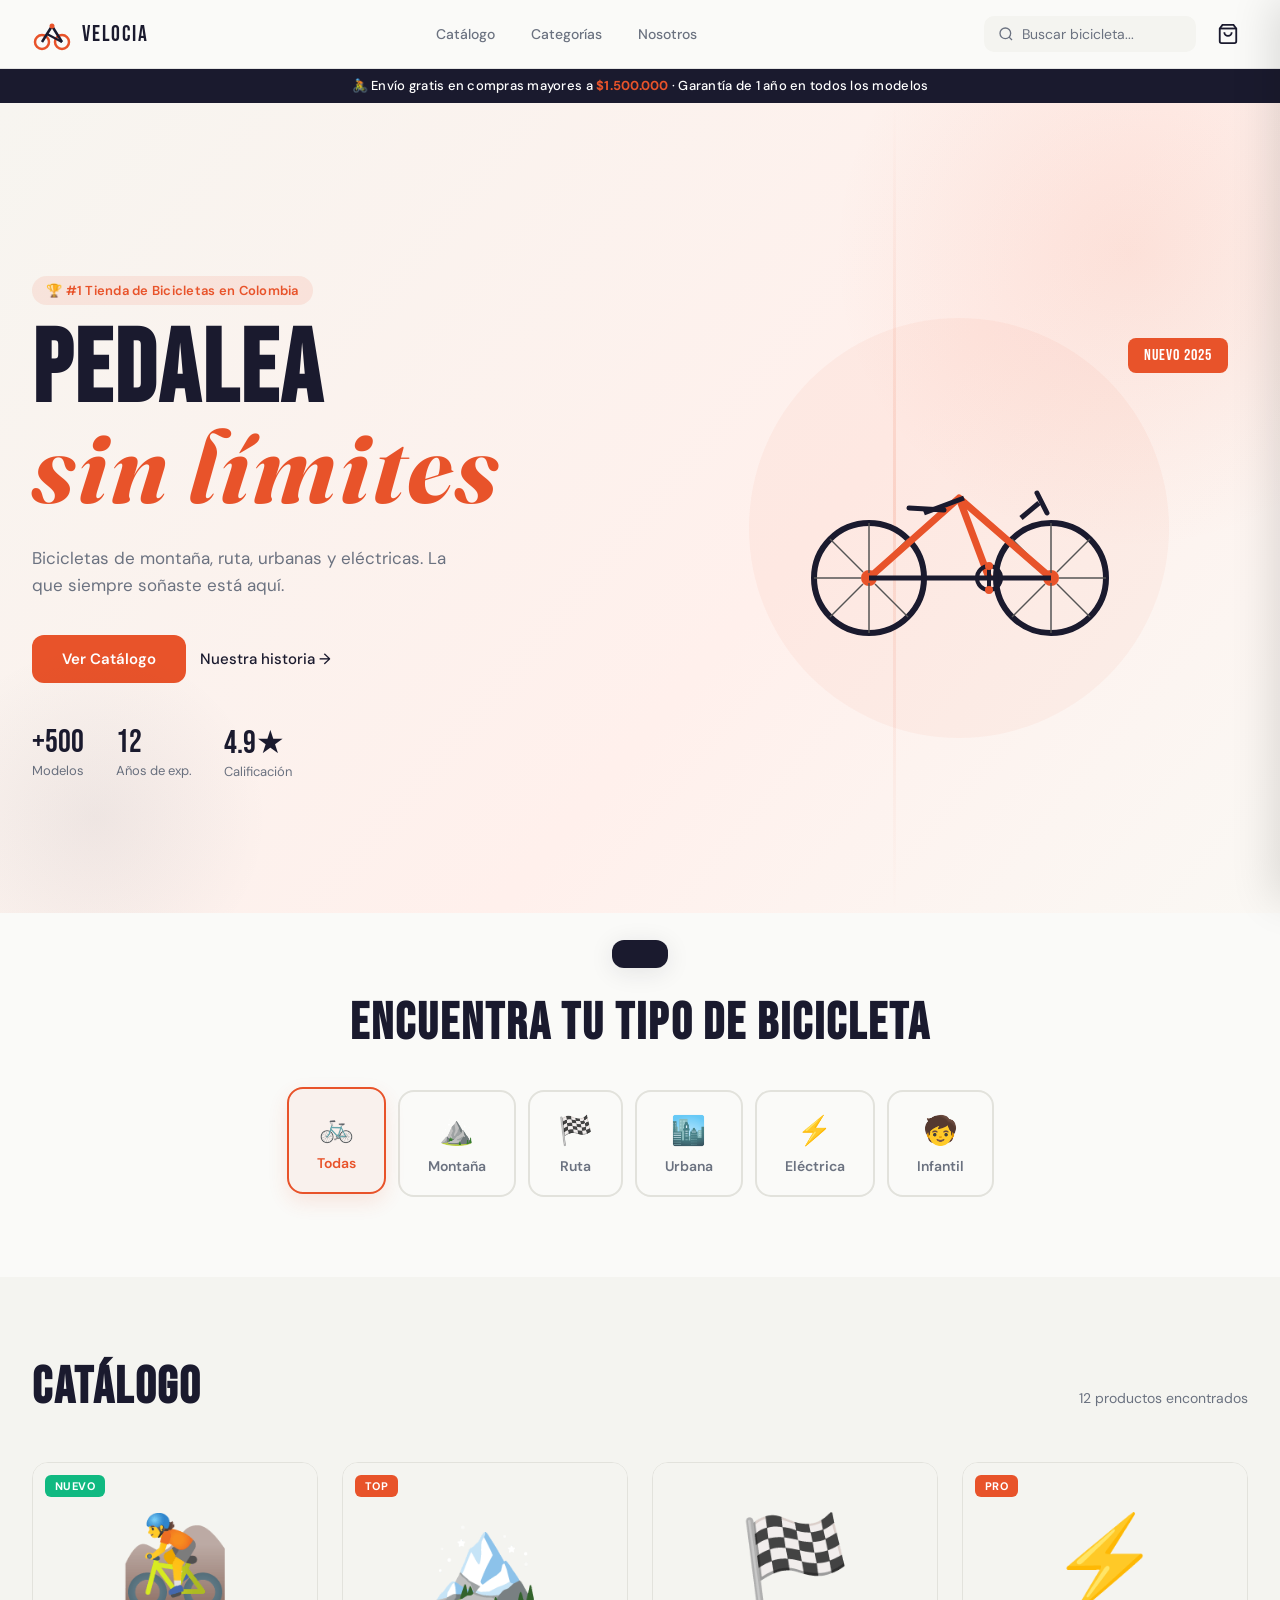
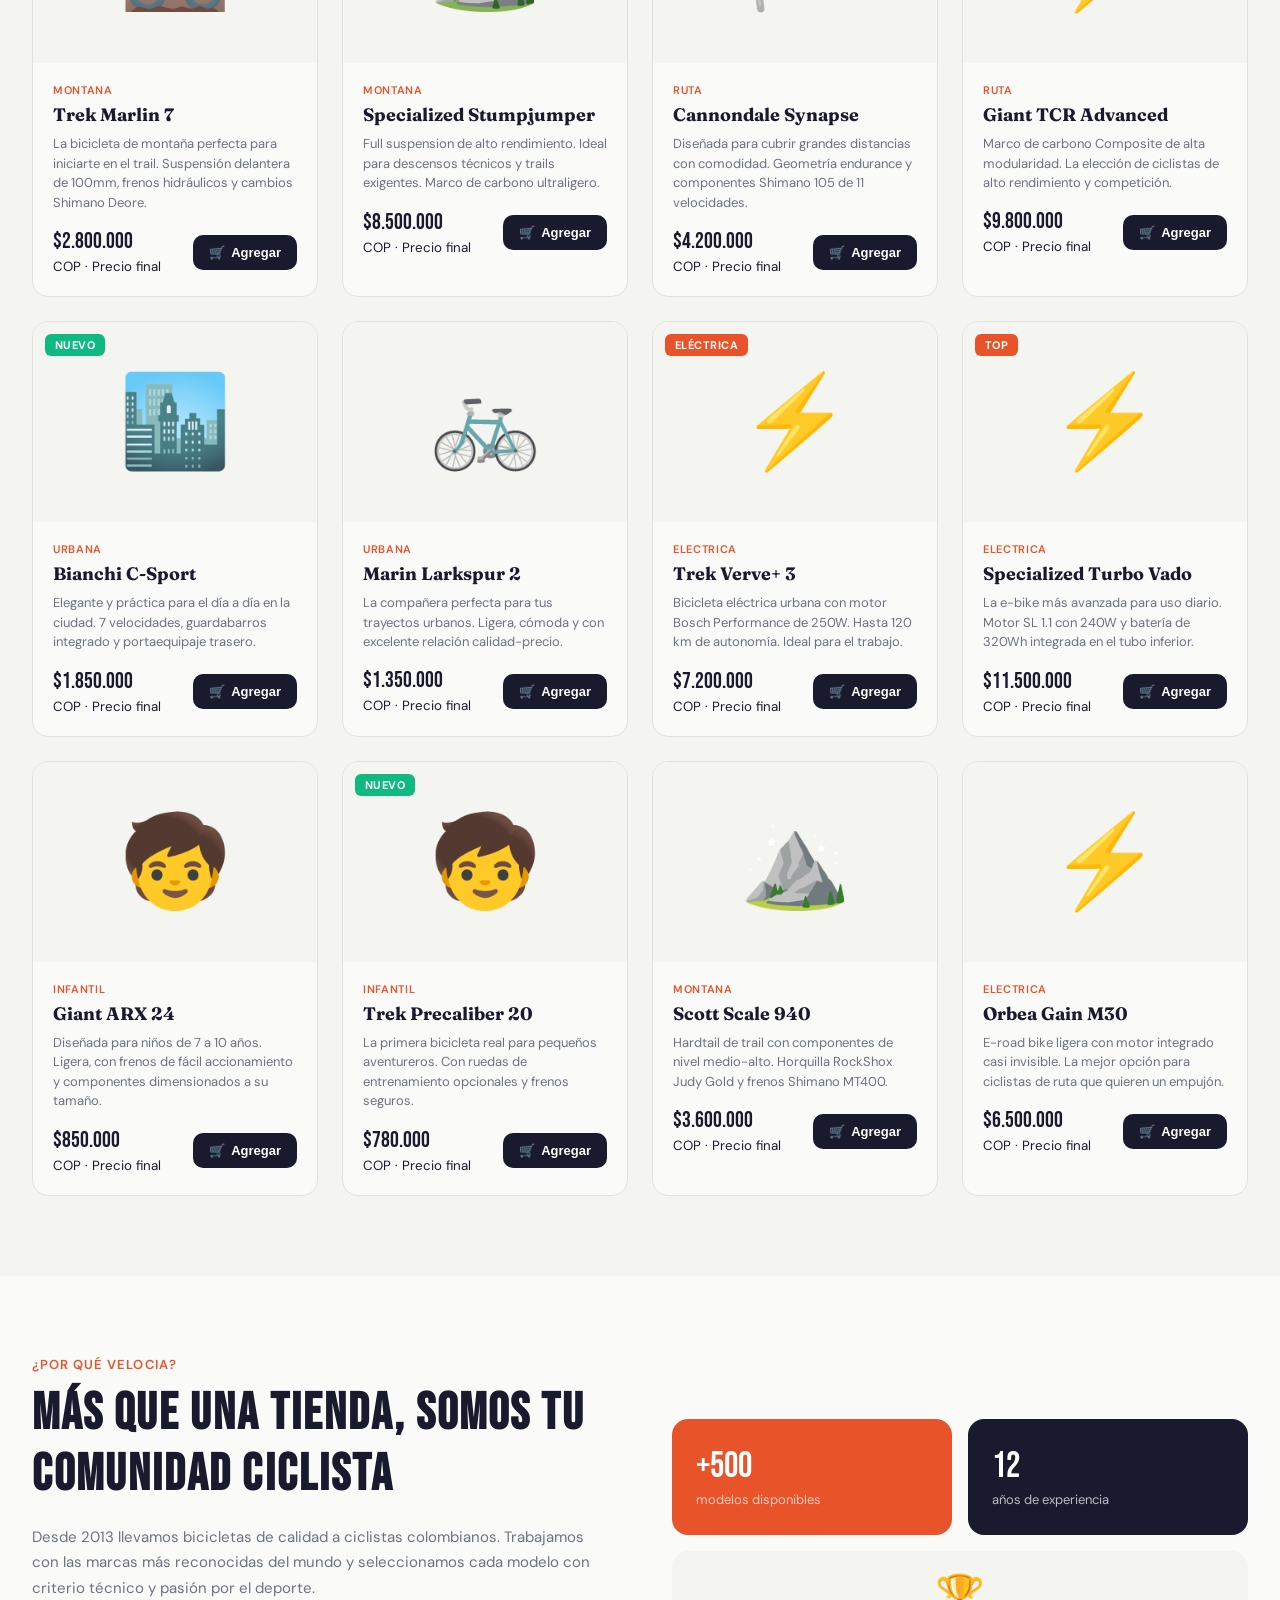
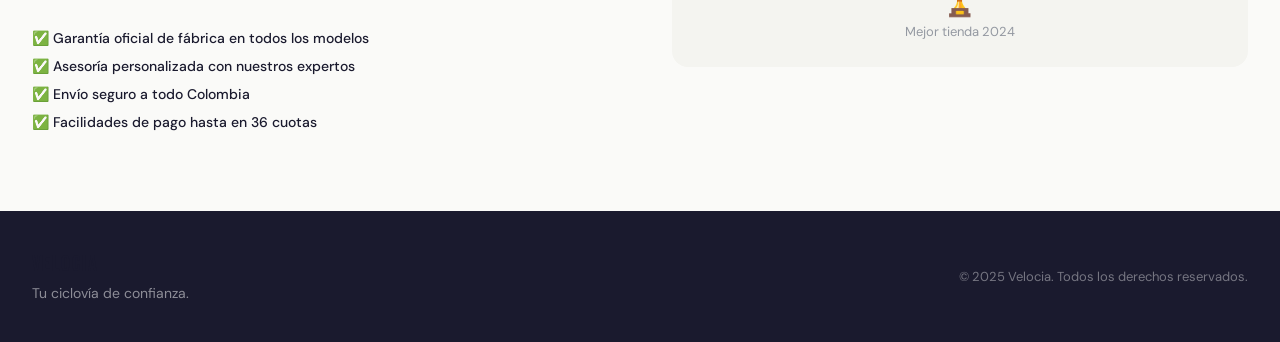
==== index.html @ a33138f7 "Add files via upload" ====
<!doctype html>
<html lang="es">
  <head>
    <meta charset="UTF-8" />
    <meta name="viewport" content="width=device-width, initial-scale=1.0" />
    <title>VELOCIA — Tu Ciclovía de Confianza</title>
    <link rel="preconnect" href="https://fonts.googleapis.com" />
    <link
      href="https://fonts.googleapis.com/css2?family=Bebas+Neue&family=DM+Sans:wght@300;400;500;600&family=Fraunces:ital,wght@0,300;0,700;1,400&display=swap"
      rel="stylesheet"
    />
    <link rel="stylesheet" href="styles.css" />
  </head>
  <body>
    <!-- NAVBAR -->
    <nav id="navbar">
      <div class="nav-inner">
        <a href="#" class="nav-logo">
          <svg
            viewBox="0 0 40 40"
            fill="none"
            xmlns="http://www.w3.org/2000/svg"
          >
            <circle
              cx="10"
              cy="28"
              r="7"
              stroke="#E8532A"
              stroke-width="2.5"
              fill="none"
            />
            <circle
              cx="30"
              cy="28"
              r="7"
              stroke="#E8532A"
              stroke-width="2.5"
              fill="none"
            />
            <path
              d="M10 28 L20 12 L30 28"
              stroke="#1A1A2E"
              stroke-width="2.5"
              stroke-linejoin="round"
              fill="none"
            />
            <path
              d="M15 20 L30 28"
              stroke="#1A1A2E"
              stroke-width="2"
              fill="none"
            />
            <circle cx="20" cy="12" r="2.5" fill="#E8532A" />
          </svg>
          <span class="nav-logo-text">VELOCIA</span>
        </a>
        <div class="nav-menu">
          <a href="#catalogo" class="nav-link">Catálogo</a>
          <a href="#categorias" class="nav-link">Categorías</a>
          <a href="#nosotros" class="nav-link">Nosotros</a>
        </div>
        <div class="nav-actions">
          <div class="search-box">
            <svg
              width="16"
              height="16"
              viewBox="0 0 24 24"
              fill="none"
              stroke="currentColor"
              stroke-width="2"
            >
              <circle cx="11" cy="11" r="8" />
              <path d="m21 21-4.35-4.35" />
            </svg>
            <input
              type="text"
              id="searchInput"
              placeholder="Buscar bicicleta..."
            />
          </div>
          <button class="cart-btn" id="cartToggle" aria-label="Carrito">
            <svg
              width="22"
              height="22"
              viewBox="0 0 24 24"
              fill="none"
              stroke="currentColor"
              stroke-width="2"
            >
              <path d="M6 2 3 6v14a2 2 0 0 0 2 2h14a2 2 0 0 0 2-2V6l-3-4z" />
              <line x1="3" y1="6" x2="21" y2="6" />
              <path d="M16 10a4 4 0 0 1-8 0" />
            </svg>
            <span class="cart-count" id="cartCount">0</span>
          </button>
        </div>
      </div>
    </nav>

    <!-- PROMO BAR -->
    <div class="promo-bar">
      🚴 Envío gratis en compras mayores a <span>$1.500.000</span> · Garantía de
      1 año en todos los modelos
    </div>

    <!-- HERO -->
    <section id="hero">
      <div class="hero-bg">
        <div class="hero-circle c1"></div>
        <div class="hero-circle c2"></div>
        <div class="hero-stripe"></div>
      </div>
      <div class="hero-content">
        <div class="hero-text">
          <p class="hero-tag">🏆 #1 Tienda de Bicicletas en Colombia</p>
          <h1 class="hero-title">PEDALEA<br /><em>sin límites</em></h1>
          <p class="hero-sub">
            Bicicletas de montaña, ruta, urbanas y eléctricas. La que siempre
            soñaste está aquí.
          </p>
          <div class="hero-btns">
            <a href="#catalogo" class="btn-primary">Ver Catálogo</a>
            <a href="#nosotros" class="btn-ghost">Nuestra historia →</a>
          </div>
          <div class="hero-stats">
            <div class="stat">
              <span>+500</span>
              <p>Modelos</p>
            </div>
            <div class="stat">
              <span>12</span>
              <p>Años de exp.</p>
            </div>
            <div class="stat">
              <span>4.9★</span>
              <p>Calificación</p>
            </div>
          </div>
        </div>
        <div class="hero-img-wrap">
          <div class="hero-badge">NUEVO 2025</div>
          <div class="hero-bike-visual">
            <svg
              viewBox="0 0 340 220"
              xmlns="http://www.w3.org/2000/svg"
              class="bike-svg"
            >
              <!-- Rear wheel -->
              <circle
                cx="80"
                cy="160"
                r="55"
                fill="none"
                stroke="#1A1A2E"
                stroke-width="6"
              />
              <circle cx="80" cy="160" r="8" fill="#E8532A" />
              <!-- Spokes rear -->
              <line
                x1="80"
                y1="105"
                x2="80"
                y2="155"
                stroke="#555"
                stroke-width="1.5"
              />
              <line
                x1="80"
                y1="165"
                x2="80"
                y2="215"
                stroke="#555"
                stroke-width="1.5"
              />
              <line
                x1="25"
                y1="160"
                x2="72"
                y2="160"
                stroke="#555"
                stroke-width="1.5"
              />
              <line
                x1="88"
                y1="160"
                x2="135"
                y2="160"
                stroke="#555"
                stroke-width="1.5"
              />
              <line
                x1="41"
                y1="121"
                x2="74"
                y2="154"
                stroke="#555"
                stroke-width="1.5"
              />
              <line
                x1="86"
                y1="166"
                x2="119"
                y2="199"
                stroke="#555"
                stroke-width="1.5"
              />
              <line
                x1="119"
                y1="121"
                x2="86"
                y2="154"
                stroke="#555"
                stroke-width="1.5"
              />
              <line
                x1="74"
                y1="166"
                x2="41"
                y2="199"
                stroke="#555"
                stroke-width="1.5"
              />
              <!-- Front wheel -->
              <circle
                cx="262"
                cy="160"
                r="55"
                fill="none"
                stroke="#1A1A2E"
                stroke-width="6"
              />
              <circle cx="262" cy="160" r="8" fill="#E8532A" />
              <!-- Spokes front -->
              <line
                x1="262"
                y1="105"
                x2="262"
                y2="155"
                stroke="#555"
                stroke-width="1.5"
              />
              <line
                x1="262"
                y1="165"
                x2="262"
                y2="215"
                stroke="#555"
                stroke-width="1.5"
              />
              <line
                x1="207"
                y1="160"
                x2="254"
                y2="160"
                stroke="#555"
                stroke-width="1.5"
              />
              <line
                x1="270"
                y1="160"
                x2="317"
                y2="160"
                stroke="#555"
                stroke-width="1.5"
              />
              <line
                x1="223"
                y1="121"
                x2="256"
                y2="154"
                stroke="#555"
                stroke-width="1.5"
              />
              <line
                x1="268"
                y1="166"
                x2="301"
                y2="199"
                stroke="#555"
                stroke-width="1.5"
              />
              <line
                x1="301"
                y1="121"
                x2="268"
                y2="154"
                stroke="#555"
                stroke-width="1.5"
              />
              <line
                x1="256"
                y1="166"
                x2="223"
                y2="199"
                stroke="#555"
                stroke-width="1.5"
              />
              <!-- Frame -->
              <path
                d="M80 160 L170 80 L262 160"
                fill="none"
                stroke="#E8532A"
                stroke-width="7"
                stroke-linejoin="round"
              />
              <path
                d="M170 80 L200 160"
                fill="none"
                stroke="#E8532A"
                stroke-width="7"
              />
              <path
                d="M80 160 L200 160"
                fill="none"
                stroke="#1A1A2E"
                stroke-width="5"
              />
              <path
                d="M200 160 L262 160"
                fill="none"
                stroke="#1A1A2E"
                stroke-width="5"
              />
              <!-- Seat -->
              <path d="M135 95 L175 80" stroke="#1A1A2E" stroke-width="5" />
              <path
                d="M120 90 L155 92"
                stroke="#1A1A2E"
                stroke-width="5"
                stroke-linecap="round"
              />
              <!-- Handlebar -->
              <path d="M232 100 L250 85" stroke="#1A1A2E" stroke-width="5" />
              <path
                d="M248 75 L258 95"
                stroke="#1A1A2E"
                stroke-width="5"
                stroke-linecap="round"
              />
              <!-- Pedal crank -->
              <circle
                cx="200"
                cy="160"
                r="12"
                fill="none"
                stroke="#1A1A2E"
                stroke-width="4"
              />
              <line
                x1="200"
                y1="148"
                x2="200"
                y2="172"
                stroke="#1A1A2E"
                stroke-width="4"
              />
              <circle cx="200" cy="148" r="4" fill="#E8532A" />
              <circle cx="200" cy="172" r="4" fill="#E8532A" />
            </svg>
          </div>
        </div>
      </div>
    </section>

    <!-- CATEGORIAS -->
    <section id="categorias" class="section-pad">
      <div class="container">
        <h2 class="section-title">Encuentra tu tipo de bicicleta</h2>
        <div class="cats-grid">
          <button class="cat-card active" data-cat="todos">
            <span class="cat-icon">🚲</span>
            <span>Todas</span>
          </button>
          <button class="cat-card" data-cat="montana">
            <span class="cat-icon">⛰️</span>
            <span>Montaña</span>
          </button>
          <button class="cat-card" data-cat="ruta">
            <span class="cat-icon">🏁</span>
            <span>Ruta</span>
          </button>
          <button class="cat-card" data-cat="urbana">
            <span class="cat-icon">🏙️</span>
            <span>Urbana</span>
          </button>
          <button class="cat-card" data-cat="electrica">
            <span class="cat-icon">⚡</span>
            <span>Eléctrica</span>
          </button>
          <button class="cat-card" data-cat="infantil">
            <span class="cat-icon">🧒</span>
            <span>Infantil</span>
          </button>
        </div>
      </div>
    </section>

    <!-- CATALOGO -->
    <section id="catalogo" class="section-pad bg-light">
      <div class="container">
        <div class="catalogo-header">
          <h2 class="section-title">Catálogo</h2>
          <p id="resultCount" class="result-count"></p>
        </div>
        <div id="productGrid" class="product-grid"></div>
      </div>
    </section>

    <!-- NOSOTROS -->
    <section id="nosotros" class="section-pad">
      <div class="container nosotros-wrap">
        <div class="nosotros-text">
          <p class="section-sup">¿Por qué VELOCIA?</p>
          <h2 class="section-title left">
            Más que una tienda, somos tu comunidad ciclista
          </h2>
          <p class="nosotros-desc">
            Desde 2013 llevamos bicicletas de calidad a ciclistas colombianos.
            Trabajamos con las marcas más reconocidas del mundo y seleccionamos
            cada modelo con criterio técnico y pasión por el deporte.
          </p>
          <ul class="nosotros-features">
            <li>✅ Garantía oficial de fábrica en todos los modelos</li>
            <li>✅ Asesoría personalizada con nuestros expertos</li>
            <li>✅ Envío seguro a todo Colombia</li>
            <li>✅ Facilidades de pago hasta en 36 cuotas</li>
          </ul>
        </div>
        <div class="nosotros-visual">
          <div class="visual-card vc1">
            +500<br /><small>modelos disponibles</small>
          </div>
          <div class="visual-card vc2">
            12<br /><small>años de experiencia</small>
          </div>
          <div class="visual-card vc3">
            🏆<br /><small>Mejor tienda 2024</small>
          </div>
        </div>
      </div>
    </section>

    <!-- FOOTER -->
    <footer>
      <div class="container footer-inner">
        <div class="footer-brand">
          <span class="nav-logo-text" style="font-size: 22px">VELOCIA</span>
          <p>Tu ciclovía de confianza.</p>
        </div>
        <div class="footer-links">
          <span>© 2025 Velocia. Todos los derechos reservados.</span>
        </div>
      </div>
    </footer>

    <!-- CARRITO SIDEBAR -->
    <div id="cartOverlay" class="cart-overlay"></div>
    <aside id="cartSidebar" class="cart-sidebar">
      <div class="cart-header">
        <h3>Tu Carrito 🛒</h3>
        <button class="cart-close" id="cartClose">✕</button>
      </div>
      <div id="cartItems" class="cart-items"></div>
      <div class="cart-footer" id="cartFooter" style="display: none">
        <div class="cart-total-row">
          <span>Total</span>
          <span id="cartTotal" class="cart-total-amount">$0</span>
        </div>
        <button class="btn-primary full" id="btnComprar">
          Finalizar Compra
        </button>
        <button class="btn-ghost-red full" id="btnVaciar">
          Vaciar carrito
        </button>
      </div>
      <div id="cartEmpty" class="cart-empty">
        <span style="font-size: 3rem">🚲</span>
        <p>Tu carrito está vacío.<br />¡Agrega tu primera bicicleta!</p>
      </div>
    </aside>

    <!-- TOAST -->
    <div id="toast" class="toast"></div>

    <!-- MODAL PRODUCTO -->
    <div id="productModal" class="modal-overlay">
      <div class="modal-box" id="modalBox"></div>
    </div>

    <script src="script .js"></script>
  </body>
</html>
---- styles.css ----
/* ===================== RESET & ROOT ===================== */
:root {
  --negro: #1A1A2E;
  --naranja: #E8532A;
  --naranja-suave: #F97316;
  --gris: #F4F4F0;
  --gris-medio: #E2E2DC;
  --blanco: #FAFAF8;
  --texto: #1A1A2E;
  --texto-suave: #6B7280;
  --sombra: 0 4px 24px rgba(26,26,46,0.10);
  --radius: 16px;
}
* { margin: 0; padding: 0; box-sizing: border-box; }
html { scroll-behavior: smooth; }
body {
  font-family: 'DM Sans', sans-serif;
  background: var(--blanco);
  color: var(--texto);
  overflow-x: hidden;
}

/* ===================== NAVBAR ===================== */
#navbar {
  position: fixed; top: 0; left: 0; right: 0; z-index: 1000;
  background: rgba(250,250,248,0.96);
  backdrop-filter: blur(14px);
  border-bottom: 1px solid rgba(26,26,46,0.08);
}
.nav-inner {
  max-width: 1280px; margin: 0 auto;
  display: flex; align-items: center; justify-content: space-between;
  padding: 0 32px; height: 68px;
}
.nav-logo { display: flex; align-items: center; gap: 10px; text-decoration: none; }
.nav-logo svg { width: 40px; height: 40px; }
.nav-logo-text {
  font-family: 'Bebas Neue', cursive;
  font-size: 22px; letter-spacing: 0.08em;
  color: var(--negro);
}
.nav-menu { display: flex; gap: 4px; align-items: center; }
.nav-link {
  text-decoration: none; color: var(--texto-suave);
  font-size: 14px; font-weight: 500;
  padding: 8px 16px; border-radius: 10px;
  transition: all 0.2s;
}
.nav-link:hover { color: var(--naranja); background: rgba(232,83,42,0.07); }
.nav-actions { display: flex; align-items: center; gap: 12px; }
.search-box {
  display: flex; align-items: center; gap: 8px;
  background: var(--gris); border-radius: 10px;
  padding: 9px 14px;
}
.search-box svg { color: var(--texto-suave); flex-shrink: 0; }
.search-box input {
  border: none; background: none; outline: none;
  font-family: 'DM Sans', sans-serif; font-size: 14px;
  color: var(--texto); width: 160px;
}
.search-box input::placeholder { color: var(--texto-suave); }
.cart-btn {
  position: relative; background: none; border: none; cursor: pointer;
  padding: 9px; border-radius: 10px; transition: background 0.2s; display: flex;
}
.cart-btn:hover { background: rgba(232,83,42,0.07); }
.cart-btn svg { color: var(--negro); }
.cart-count {
  position: absolute; top: 3px; right: 3px;
  background: var(--naranja); color: #fff;
  font-size: 10px; font-weight: 700;
  width: 18px; height: 18px; border-radius: 50%;
  display: none; align-items: center; justify-content: center;
}
.cart-count.visible { display: flex; }

/* ===================== PROMO BAR ===================== */
.promo-bar {
  background: var(--negro); color: #fff;
  text-align: center; font-size: 13px; padding: 9px;
  margin-top: 68px; font-weight: 500; letter-spacing: 0.02em;
}
.promo-bar span { color: var(--naranja); font-weight: 700; }

/* ===================== HERO ===================== */
#hero {
  min-height: 90vh; display: flex; align-items: center;
  position: relative; overflow: hidden;
  background: linear-gradient(130deg, #f7f5f0 0%, #fff0ec 60%, #faf8f4 100%);
}
.hero-bg { position: absolute; inset: 0; pointer-events: none; overflow: hidden; }
.hero-circle {
  position: absolute; border-radius: 50%;
}
.c1 {
  width: 600px; height: 600px; top: -150px; right: -150px;
  background: radial-gradient(circle, rgba(232,83,42,0.10), transparent 70%);
  animation: floatA 10s ease-in-out infinite;
}
.c2 {
  width: 350px; height: 350px; bottom: -80px; left: -80px;
  background: radial-gradient(circle, rgba(26,26,46,0.06), transparent 70%);
  animation: floatA 14s ease-in-out infinite reverse;
}
.hero-stripe {
  position: absolute; top: 0; right: 30%; width: 3px; height: 100%;
  background: linear-gradient(to bottom, transparent, rgba(232,83,42,0.15), transparent);
}
@keyframes floatA {
  0%, 100% { transform: translate(0,0); }
  50% { transform: translate(20px, -20px); }
}
.hero-content {
  max-width: 1280px; margin: 0 auto; padding: 100px 32px 60px;
  display: grid; grid-template-columns: 1fr 1fr;
  gap: 60px; align-items: center; width: 100%;
}
.hero-tag {
  display: inline-block; background: rgba(232,83,42,0.10);
  color: var(--naranja); font-size: 13px; font-weight: 600;
  padding: 6px 14px; border-radius: 20px; margin-bottom: 20px;
  letter-spacing: 0.02em;
}
.hero-title {
  font-family: 'Bebas Neue', cursive;
  font-size: clamp(64px, 8vw, 110px);
  line-height: 0.92; letter-spacing: 0.03em;
  color: var(--negro); margin-bottom: 24px;
}
.hero-title em {
  font-family: 'Fraunces', serif;
  font-style: italic; color: var(--naranja);
  font-weight: 700;
}
.hero-sub {
  font-size: 17px; color: var(--texto-suave);
  max-width: 420px; line-height: 1.6; margin-bottom: 36px;
}
.hero-btns { display: flex; gap: 14px; align-items: center; flex-wrap: wrap; margin-bottom: 40px; }
.btn-primary {
  background: var(--naranja); color: #fff;
  padding: 14px 30px; border-radius: 12px; text-decoration: none;
  font-weight: 600; font-size: 15px; border: none; cursor: pointer;
  transition: all 0.2s; display: inline-block;
}
.btn-primary:hover { background: #d44621; transform: translateY(-2px); box-shadow: 0 8px 24px rgba(232,83,42,0.3); }
.btn-ghost {
  background: none; border: none; cursor: pointer;
  color: var(--negro); font-size: 15px; font-weight: 500;
  text-decoration: none; transition: color 0.2s;
}
.btn-ghost:hover { color: var(--naranja); }
.hero-stats { display: flex; gap: 32px; }
.stat span { font-family: 'Bebas Neue', cursive; font-size: 32px; color: var(--negro); }
.stat p { font-size: 13px; color: var(--texto-suave); }
.hero-img-wrap {
  position: relative; display: flex; justify-content: center; align-items: center;
}
.hero-badge {
  position: absolute; top: 20px; right: 20px;
  background: var(--naranja); color: #fff;
  font-family: 'Bebas Neue', cursive; font-size: 16px;
  letter-spacing: 0.06em; padding: 8px 16px;
  border-radius: 8px; z-index: 2;
}
.hero-bike-visual {
  background: rgba(232,83,42,0.05); border-radius: 50%;
  width: 420px; height: 420px;
  display: flex; align-items: center; justify-content: center;
  animation: floatA 6s ease-in-out infinite;
}
.bike-svg { width: 340px; height: 220px; }

/* ===================== UTILS ===================== */
.container { max-width: 1280px; margin: 0 auto; padding: 0 32px; }
.section-pad { padding: 80px 0; }
.bg-light { background: var(--gris); }
.section-title {
  font-family: 'Bebas Neue', cursive;
  font-size: clamp(36px, 4vw, 52px);
  letter-spacing: 0.04em; color: var(--negro); margin-bottom: 8px;
  text-align: center;
}
.section-title.left { text-align: left; }
.section-sup {
  font-size: 13px; font-weight: 600; color: var(--naranja);
  text-transform: uppercase; letter-spacing: 0.08em; margin-bottom: 10px;
}

/* ===================== CATEGORIAS ===================== */
.cats-grid {
  display: flex; gap: 12px; flex-wrap: wrap; justify-content: center; margin-top: 36px;
}
.cat-card {
  display: flex; flex-direction: column; align-items: center; gap: 8px;
  background: var(--blanco); border: 2px solid var(--gris-medio);
  border-radius: 16px; padding: 20px 28px; cursor: pointer;
  font-family: 'DM Sans', sans-serif; font-size: 14px; font-weight: 600;
  color: var(--texto-suave); transition: all 0.2s;
}
.cat-card:hover, .cat-card.active {
  border-color: var(--naranja); color: var(--naranja);
  background: rgba(232,83,42,0.05); transform: translateY(-3px);
  box-shadow: 0 8px 20px rgba(232,83,42,0.12);
}
.cat-icon { font-size: 28px; }

/* ===================== CATALOGO ===================== */
.catalogo-header {
  display: flex; align-items: baseline; justify-content: space-between; flex-wrap: wrap;
  margin-bottom: 36px; gap: 12px;
}
.result-count { color: var(--texto-suave); font-size: 14px; }
.product-grid {
  display: grid;
  grid-template-columns: repeat(auto-fill, minmax(280px, 1fr));
  gap: 24px;
}
.product-card {
  background: var(--blanco); border-radius: var(--radius);
  border: 1px solid var(--gris-medio);
  overflow: hidden; transition: all 0.3s; cursor: pointer;
  animation: fadeUp 0.5s ease both;
}
.product-card:hover {
  transform: translateY(-6px);
  box-shadow: 0 20px 40px rgba(26,26,46,0.12);
  border-color: var(--naranja);
}
@keyframes fadeUp {
  from { opacity: 0; transform: translateY(20px); }
  to { opacity: 1; transform: translateY(0); }
}
.card-img-wrap {
  background: var(--gris); height: 200px;
  display: flex; align-items: center; justify-content: center;
  position: relative; overflow: hidden;
}
.card-img { width: 100%; height: 100%; object-fit: cover; transition: transform 0.3s; }
.product-card:hover .card-img { transform: scale(1.08); }
.card-emoji { font-size: 90px; line-height: 1; user-select: none; transition: transform 0.3s; }
.product-card:hover .card-emoji { transform: scale(1.1) rotate(-5deg); }
.card-badge {
  position: absolute; top: 12px; left: 12px;
  background: var(--naranja); color: #fff;
  font-size: 11px; font-weight: 700; padding: 4px 10px; border-radius: 6px;
  text-transform: uppercase; letter-spacing: 0.04em;
}
.card-badge.new { background: #10B981; }
.card-body { padding: 20px; }
.card-cat {
  font-size: 11px; font-weight: 600; color: var(--naranja);
  text-transform: uppercase; letter-spacing: 0.06em; margin-bottom: 6px;
}
.card-name { font-family: 'Fraunces', serif; font-size: 18px; font-weight: 700; margin-bottom: 8px; color: var(--negro); }
.card-desc { font-size: 13px; color: var(--texto-suave); line-height: 1.5; margin-bottom: 16px; }
.card-footer { display: flex; align-items: center; justify-content: space-between; }
.card-price { font-family: 'Bebas Neue', cursive; font-size: 22px; color: var(--negro); }
.card-price small { font-family: 'DM Sans', sans-serif; font-size: 12px; color: var(--texto-suave); display: block; font-weight: 400; }
.btn-add {
  background: var(--negro); color: #fff;
  border: none; padding: 10px 16px; border-radius: 10px;
  font-size: 13px; font-weight: 600; cursor: pointer;
  transition: all 0.2s; display: flex; align-items: center; gap: 6px;
}
.btn-add:hover { background: var(--naranja); transform: scale(1.05); }

/* ===================== NOSOTROS ===================== */
.nosotros-wrap { display: grid; grid-template-columns: 1fr 1fr; gap: 64px; align-items: center; }
.nosotros-desc { color: var(--texto-suave); line-height: 1.7; margin: 20px 0 28px; font-size: 15px; }
.nosotros-features { list-style: none; display: flex; flex-direction: column; gap: 10px; }
.nosotros-features li { font-size: 14px; font-weight: 500; color: var(--texto); }
.nosotros-visual { display: grid; grid-template-columns: 1fr 1fr; grid-template-rows: 1fr 1fr; gap: 16px; }
.visual-card {
  background: var(--negro); color: #fff;
  border-radius: 16px; padding: 28px 24px;
  font-family: 'Bebas Neue', cursive; font-size: 36px; line-height: 1.1;
  display: flex; flex-direction: column; gap: 6px;
}
.visual-card small { font-family: 'DM Sans', sans-serif; font-size: 13px; font-weight: 400; opacity: 0.7; }
.vc1 { background: var(--naranja); grid-column: 1; }
.vc2 { background: var(--negro); grid-column: 2; }
.vc3 { background: var(--gris); color: var(--negro); font-size: 40px; grid-column: 1 / 3; text-align: center; padding: 24px; }
.vc3 small { color: var(--texto-suave); }

/* ===================== FOOTER ===================== */
footer { background: var(--negro); color: #fff; padding: 40px 0; }
.footer-inner { display: flex; align-items: center; justify-content: space-between; flex-wrap: wrap; gap: 20px; }
.footer-brand p { font-size: 14px; color: rgba(255,255,255,0.5); margin-top: 6px; }
.footer-links { color: rgba(255,255,255,0.4); font-size: 13px; }

/* ===================== CARRITO SIDEBAR ===================== */
.cart-overlay {
  position: fixed; inset: 0; background: rgba(0,0,0,0.4); z-index: 1100;
  opacity: 0; pointer-events: none; transition: opacity 0.3s;
}
.cart-overlay.open { opacity: 1; pointer-events: auto; }
.cart-sidebar {
  position: fixed; top: 0; right: 0; width: 400px; max-width: 95vw; height: 100vh;
  background: var(--blanco); z-index: 1200;
  transform: translateX(100%); transition: transform 0.35s cubic-bezier(0.4,0,0.2,1);
  display: flex; flex-direction: column; box-shadow: -8px 0 40px rgba(0,0,0,0.12);
}
.cart-sidebar.open { transform: translateX(0); }
.cart-header {
  display: flex; align-items: center; justify-content: space-between;
  padding: 24px; border-bottom: 1px solid var(--gris-medio);
}
.cart-header h3 { font-family: 'Fraunces', serif; font-size: 20px; font-weight: 700; }
.cart-close { background: none; border: none; cursor: pointer; font-size: 18px; color: var(--texto-suave); padding: 4px 8px; border-radius: 6px; }
.cart-close:hover { background: var(--gris); }
.cart-items { flex: 1; overflow-y: auto; padding: 16px; display: flex; flex-direction: column; gap: 12px; }
.cart-item {
  background: var(--gris); border-radius: 12px; padding: 16px;
  display: grid; grid-template-columns: auto 1fr auto;
  gap: 12px; align-items: center;
}
.cart-item-emoji { font-size: 36px; }
.cart-item-info { min-width: 0; }
.cart-item-name { font-weight: 600; font-size: 14px; margin-bottom: 4px; white-space: nowrap; overflow: hidden; text-overflow: ellipsis; }
.cart-item-price { font-size: 13px; color: var(--naranja); font-weight: 600; }
.cart-item-right { display: flex; flex-direction: column; align-items: flex-end; gap: 8px; }
.qty-ctrl { display: flex; align-items: center; gap: 6px; }
.qty-btn {
  background: var(--blanco); border: 1px solid var(--gris-medio);
  border-radius: 6px; width: 26px; height: 26px; cursor: pointer;
  font-size: 16px; font-weight: 700; transition: all 0.15s;
  display: flex; align-items: center; justify-content: center;
}
.qty-btn:hover { background: var(--naranja); color: #fff; border-color: var(--naranja); }
.qty-num { font-weight: 700; font-size: 14px; min-width: 20px; text-align: center; }
.btn-remove { background: none; border: none; cursor: pointer; color: #EF4444; font-size: 13px; font-weight: 500; }
.btn-remove:hover { text-decoration: underline; }
.cart-empty { display: flex; flex-direction: column; align-items: center; justify-content: center; flex: 1; gap: 12px; color: var(--texto-suave); text-align: center; padding: 40px; line-height: 1.5; }
.cart-footer { padding: 20px; border-top: 1px solid var(--gris-medio); display: flex; flex-direction: column; gap: 12px; }
.cart-total-row { display: flex; justify-content: space-between; align-items: center; }
.cart-total-row span:first-child { font-weight: 600; font-size: 16px; }
.cart-total-amount { font-family: 'Bebas Neue', cursive; font-size: 28px; color: var(--naranja); }
.full { width: 100%; justify-content: center; }
.btn-ghost-red {
  background: none; border: 2px solid #EF4444; color: #EF4444;
  padding: 10px 20px; border-radius: 12px; cursor: pointer;
  font-size: 14px; font-weight: 600; transition: all 0.2s;
}
.btn-ghost-red:hover { background: #EF4444; color: #fff; }

/* ===================== TOAST ===================== */
.toast {
  position: fixed; bottom: 32px; left: 50%; transform: translateX(-50%) translateY(100px);
  background: var(--negro); color: #fff; padding: 14px 28px; border-radius: 12px;
  font-size: 14px; font-weight: 500; z-index: 2000;
  transition: transform 0.3s cubic-bezier(0.4,0,0.2,1);
  pointer-events: none; white-space: nowrap; box-shadow: var(--sombra);
}
.toast.show { transform: translateX(-50%) translateY(0); }

/* ===================== MODAL ===================== */
.modal-overlay {
  position: fixed; inset: 0; background: rgba(0,0,0,0.5); z-index: 1500;
  display: none; align-items: center; justify-content: center; padding: 20px;
}
.modal-overlay.open { display: flex; }
.modal-box {
  background: var(--blanco); border-radius: 20px;
  max-width: 520px; width: 100%; padding: 36px;
  box-shadow: 0 24px 80px rgba(0,0,0,0.2);
  animation: fadeUp 0.3s ease;
}
.modal-emoji { font-size: 80px; text-align: center; display: block; margin-bottom: 20px; }
.modal-img { width: 100%; max-width: 300px; height: auto; border-radius: 12px; object-fit: cover; display: block; margin: 0 auto 20px; }
.modal-cat { font-size: 12px; font-weight: 700; color: var(--naranja); text-transform: uppercase; letter-spacing: 0.08em; margin-bottom: 8px; }
.modal-name { font-family: 'Fraunces', serif; font-size: 26px; font-weight: 700; margin-bottom: 12px; }
.modal-desc { color: var(--texto-suave); line-height: 1.6; margin-bottom: 20px; }
.modal-specs { background: var(--gris); border-radius: 12px; padding: 16px; margin-bottom: 24px; }
.modal-specs h4 { font-size: 13px; font-weight: 700; margin-bottom: 10px; color: var(--texto-suave); text-transform: uppercase; letter-spacing: 0.06em; }
.spec-row { display: flex; justify-content: space-between; font-size: 14px; padding: 6px 0; border-bottom: 1px solid var(--gris-medio); }
.spec-row:last-child { border: none; }
.spec-row span:last-child { font-weight: 600; }
.modal-footer { display: flex; align-items: center; justify-content: space-between; gap: 16px; }
.modal-price { font-family: 'Bebas Neue', cursive; font-size: 32px; color: var(--naranja); }
.modal-actions { display: flex; gap: 10px; }
.btn-modal-close { background: var(--gris); border: none; color: var(--texto); padding: 12px 20px; border-radius: 12px; cursor: pointer; font-size: 14px; font-weight: 600; }
.btn-modal-add { }

/* Añade esto a styles.css */
.card-img {
  width: 100%;
  height: 100%;
  object-fit: contain; /* Ajusta la imagen sin recortarla */
  padding: 15px;       /* Espacio interno para que respire */
  transition: transform 0.4s ease;
}

.product-card:hover .card-img {
  transform: scale(1.1) rotate(-2deg); /* Mantiene el efecto dinámico que tenías */
}

/* ===================== RESPONSIVE ===================== */
@media (max-width: 900px) {
  .hero-content { grid-template-columns: 1fr; gap: 40px; }
  .hero-img-wrap { display: none; }
  .nosotros-wrap { grid-template-columns: 1fr; }
  .nav-menu { display: none; }
  .search-box input { width: 110px; }
}
@media (max-width: 600px) {
  .nav-inner { padding: 0 16px; }
  .container { padding: 0 16px; }
  .hero-content { padding: 90px 16px 50px; }
  .hero-title { font-size: 56px; }
  .cats-grid { gap: 8px; }
  .cat-card { padding: 14px 18px; }
  .cart-sidebar { width: 100vw; }
}
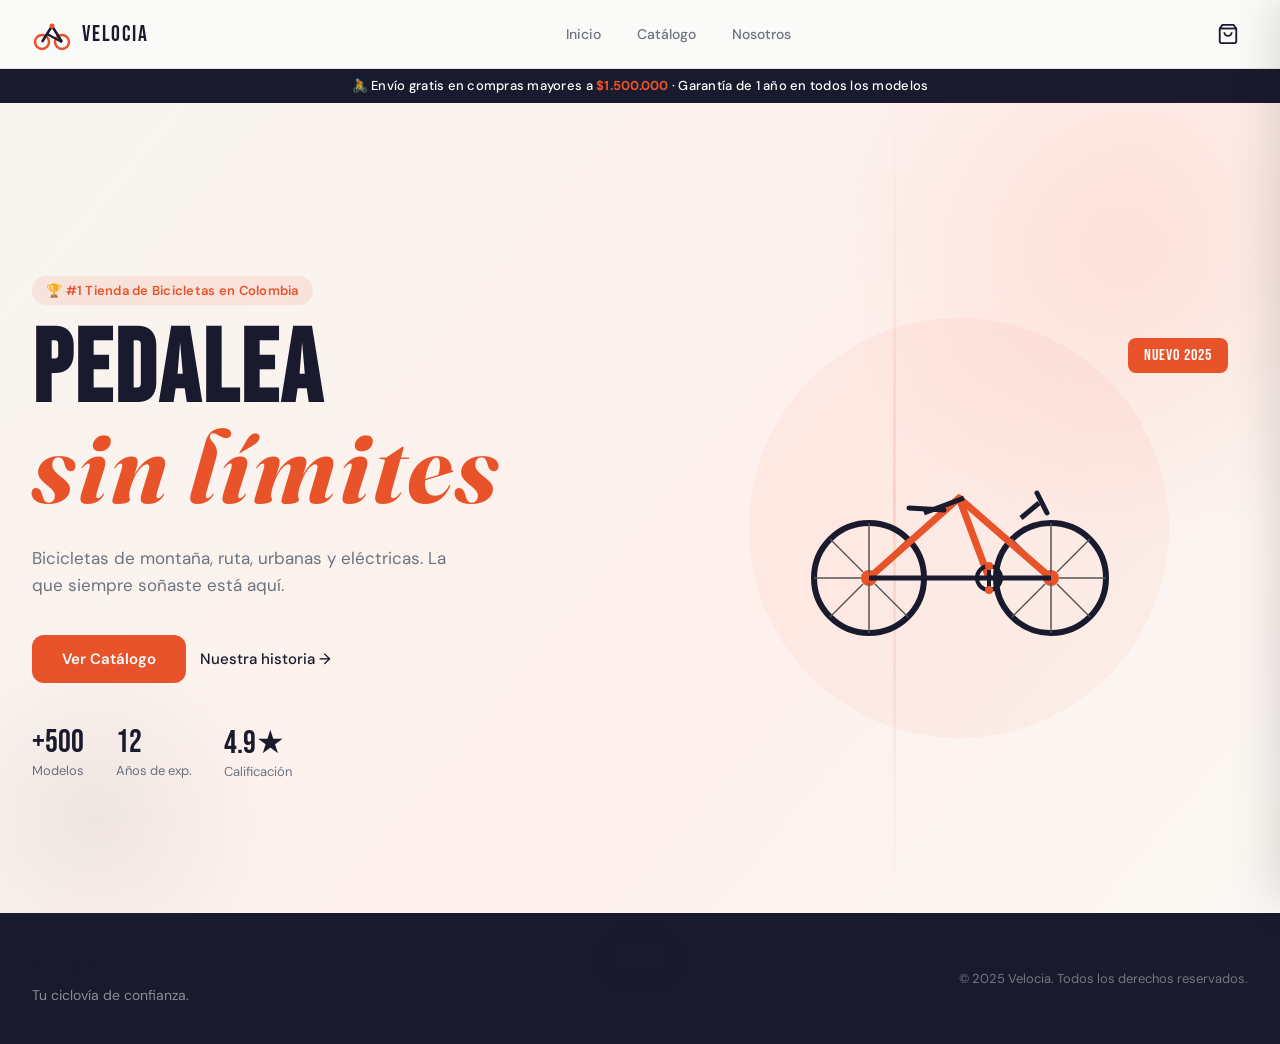
==== commit c88aef0c: "Correción errores" ====
--- a/index.html
+++ b/index.html
@@ -1,492 +1,154 @@
-<!doctype html>
+<!DOCTYPE html>
 <html lang="es">
-  <head>
-    <meta charset="UTF-8" />
-    <meta name="viewport" content="width=device-width, initial-scale=1.0" />
-    <title>VELOCIA — Tu Ciclovía de Confianza</title>
-    <link rel="preconnect" href="https://fonts.googleapis.com" />
-    <link
-      href="https://fonts.googleapis.com/css2?family=Bebas+Neue&family=DM+Sans:wght@300;400;500;600&family=Fraunces:ital,wght@0,300;0,700;1,400&display=swap"
-      rel="stylesheet"
-    />
-    <link rel="stylesheet" href="styles.css" />
-  </head>
-  <body>
-    <!-- NAVBAR -->
-    <nav id="navbar">
-      <div class="nav-inner">
-        <a href="#" class="nav-logo">
-          <svg
-            viewBox="0 0 40 40"
-            fill="none"
-            xmlns="http://www.w3.org/2000/svg"
-          >
-            <circle
-              cx="10"
-              cy="28"
-              r="7"
-              stroke="#E8532A"
-              stroke-width="2.5"
-              fill="none"
-            />
-            <circle
-              cx="30"
-              cy="28"
-              r="7"
-              stroke="#E8532A"
-              stroke-width="2.5"
-              fill="none"
-            />
-            <path
-              d="M10 28 L20 12 L30 28"
-              stroke="#1A1A2E"
-              stroke-width="2.5"
-              stroke-linejoin="round"
-              fill="none"
-            />
-            <path
-              d="M15 20 L30 28"
-              stroke="#1A1A2E"
-              stroke-width="2"
-              fill="none"
-            />
-            <circle cx="20" cy="12" r="2.5" fill="#E8532A" />
-          </svg>
-          <span class="nav-logo-text">VELOCIA</span>
-        </a>
-        <div class="nav-menu">
-          <a href="#catalogo" class="nav-link">Catálogo</a>
-          <a href="#categorias" class="nav-link">Categorías</a>
-          <a href="#nosotros" class="nav-link">Nosotros</a>
+<head>
+  <meta charset="UTF-8">
+  <meta name="viewport" content="width=device-width, initial-scale=1.0">
+  <title>VELOCIA — Tu Ciclovía de Confianza</title>
+  <link rel="preconnect" href="https://fonts.googleapis.com">
+  <link href="https://fonts.googleapis.com/css2?family=Bebas+Neue&family=DM+Sans:wght@300;400;500;600&family=Fraunces:ital,wght@0,300;0,700;1,400&display=swap" rel="stylesheet">
+  <link rel="stylesheet" href="styles.css">
+</head>
+<body>
+
+  <!-- NAVBAR -->
+  <nav id="navbar">
+    <div class="nav-inner">
+      <a href="index.html" class="nav-logo">
+        <svg viewBox="0 0 40 40" fill="none" xmlns="http://www.w3.org/2000/svg">
+          <circle cx="10" cy="28" r="7" stroke="#E8532A" stroke-width="2.5" fill="none"/>
+          <circle cx="30" cy="28" r="7" stroke="#E8532A" stroke-width="2.5" fill="none"/>
+          <path d="M10 28 L20 12 L30 28" stroke="#1A1A2E" stroke-width="2.5" stroke-linejoin="round" fill="none"/>
+          <path d="M15 20 L30 28" stroke="#1A1A2E" stroke-width="2" fill="none"/>
+          <circle cx="20" cy="12" r="2.5" fill="#E8532A"/>
+        </svg>
+        <span class="nav-logo-text">VELOCIA</span>
+      </a>
+      <div class="nav-menu">
+        <a href="index.html" class="nav-link">Inicio</a>
+        <a href="catalogo.html" class="nav-link">Catálogo</a>
+        <a href="nosotros.html" class="nav-link">Nosotros</a>
+      </div>
+        <button class="cart-btn" id="cartToggle" aria-label="Carrito">
+          <svg width="22" height="22" viewBox="0 0 24 24" fill="none" stroke="currentColor" stroke-width="2"><path d="M6 2 3 6v14a2 2 0 0 0 2 2h14a2 2 0 0 0 2-2V6l-3-4z"/><line x1="3" y1="6" x2="21" y2="6"/><path d="M16 10a4 4 0 0 1-8 0"/></svg>
+          <span class="cart-count" id="cartCount">0</span>
+        </button>
+      </div>
+    </div>
+  </nav>
+
+  <!-- PROMO BAR -->
+  <div class="promo-bar">
+    🚴 Envío gratis en compras mayores a <span>$1.500.000</span> · Garantía de 1 año en todos los modelos
+  </div>
+
+  <!-- HERO -->
+  <section id="hero">
+    <div class="hero-bg">
+      <div class="hero-circle c1"></div>
+      <div class="hero-circle c2"></div>
+      <div class="hero-stripe"></div>
+    </div>
+    <div class="hero-content">
+      <div class="hero-text">
+        <p class="hero-tag">🏆 #1 Tienda de Bicicletas en Colombia</p>
+        <h1 class="hero-title">PEDALEA<br><em>sin límites</em></h1>
+        <p class="hero-sub">Bicicletas de montaña, ruta, urbanas y eléctricas. La que siempre soñaste está aquí.</p>
+        <div class="hero-btns">
+          <a href="catalogo.html" class="btn-primary">Ver Catálogo</a>
+          <a href="nosotros.html" class="btn-ghost">Nuestra historia →</a>
         </div>
-        <div class="nav-actions">
-          <div class="search-box">
-            <svg
-              width="16"
-              height="16"
-              viewBox="0 0 24 24"
-              fill="none"
-              stroke="currentColor"
-              stroke-width="2"
-            >
-              <circle cx="11" cy="11" r="8" />
-              <path d="m21 21-4.35-4.35" />
-            </svg>
-            <input
-              type="text"
-              id="searchInput"
-              placeholder="Buscar bicicleta..."
-            />
-          </div>
-          <button class="cart-btn" id="cartToggle" aria-label="Carrito">
-            <svg
-              width="22"
-              height="22"
-              viewBox="0 0 24 24"
-              fill="none"
-              stroke="currentColor"
-              stroke-width="2"
-            >
-              <path d="M6 2 3 6v14a2 2 0 0 0 2 2h14a2 2 0 0 0 2-2V6l-3-4z" />
-              <line x1="3" y1="6" x2="21" y2="6" />
-              <path d="M16 10a4 4 0 0 1-8 0" />
-            </svg>
-            <span class="cart-count" id="cartCount">0</span>
-          </button>
+        <div class="hero-stats">
+          <div class="stat"><span>+500</span><p>Modelos</p></div>
+          <div class="stat"><span>12</span><p>Años de exp.</p></div>
+          <div class="stat"><span>4.9★</span><p>Calificación</p></div>
         </div>
       </div>
-    </nav>
-
-    <!-- PROMO BAR -->
-    <div class="promo-bar">
-      🚴 Envío gratis en compras mayores a <span>$1.500.000</span> · Garantía de
-      1 año en todos los modelos
-    </div>
-
-    <!-- HERO -->
-    <section id="hero">
-      <div class="hero-bg">
-        <div class="hero-circle c1"></div>
-        <div class="hero-circle c2"></div>
-        <div class="hero-stripe"></div>
-      </div>
-      <div class="hero-content">
-        <div class="hero-text">
-          <p class="hero-tag">🏆 #1 Tienda de Bicicletas en Colombia</p>
-          <h1 class="hero-title">PEDALEA<br /><em>sin límites</em></h1>
-          <p class="hero-sub">
-            Bicicletas de montaña, ruta, urbanas y eléctricas. La que siempre
-            soñaste está aquí.
-          </p>
-          <div class="hero-btns">
-            <a href="#catalogo" class="btn-primary">Ver Catálogo</a>
-            <a href="#nosotros" class="btn-ghost">Nuestra historia →</a>
-          </div>
-          <div class="hero-stats">
-            <div class="stat">
-              <span>+500</span>
-              <p>Modelos</p>
-            </div>
-            <div class="stat">
-              <span>12</span>
-              <p>Años de exp.</p>
-            </div>
-            <div class="stat">
-              <span>4.9★</span>
-              <p>Calificación</p>
-            </div>
-          </div>
-        </div>
-        <div class="hero-img-wrap">
-          <div class="hero-badge">NUEVO 2025</div>
-          <div class="hero-bike-visual">
-            <svg
-              viewBox="0 0 340 220"
-              xmlns="http://www.w3.org/2000/svg"
-              class="bike-svg"
-            >
-              <!-- Rear wheel -->
-              <circle
-                cx="80"
-                cy="160"
-                r="55"
-                fill="none"
-                stroke="#1A1A2E"
-                stroke-width="6"
-              />
-              <circle cx="80" cy="160" r="8" fill="#E8532A" />
-              <!-- Spokes rear -->
-              <line
-                x1="80"
-                y1="105"
-                x2="80"
-                y2="155"
-                stroke="#555"
-                stroke-width="1.5"
-              />
-              <line
-                x1="80"
-                y1="165"
-                x2="80"
-                y2="215"
-                stroke="#555"
-                stroke-width="1.5"
-              />
-              <line
-                x1="25"
-                y1="160"
-                x2="72"
-                y2="160"
-                stroke="#555"
-                stroke-width="1.5"
-              />
-              <line
-                x1="88"
-                y1="160"
-                x2="135"
-                y2="160"
-                stroke="#555"
-                stroke-width="1.5"
-              />
-              <line
-                x1="41"
-                y1="121"
-                x2="74"
-                y2="154"
-                stroke="#555"
-                stroke-width="1.5"
-              />
-              <line
-                x1="86"
-                y1="166"
-                x2="119"
-                y2="199"
-                stroke="#555"
-                stroke-width="1.5"
-              />
-              <line
-                x1="119"
-                y1="121"
-                x2="86"
-                y2="154"
-                stroke="#555"
-                stroke-width="1.5"
-              />
-              <line
-                x1="74"
-                y1="166"
-                x2="41"
-                y2="199"
-                stroke="#555"
-                stroke-width="1.5"
-              />
-              <!-- Front wheel -->
-              <circle
-                cx="262"
-                cy="160"
-                r="55"
-                fill="none"
-                stroke="#1A1A2E"
-                stroke-width="6"
-              />
-              <circle cx="262" cy="160" r="8" fill="#E8532A" />
-              <!-- Spokes front -->
-              <line
-                x1="262"
-                y1="105"
-                x2="262"
-                y2="155"
-                stroke="#555"
-                stroke-width="1.5"
-              />
-              <line
-                x1="262"
-                y1="165"
-                x2="262"
-                y2="215"
-                stroke="#555"
-                stroke-width="1.5"
-              />
-              <line
-                x1="207"
-                y1="160"
-                x2="254"
-                y2="160"
-                stroke="#555"
-                stroke-width="1.5"
-              />
-              <line
-                x1="270"
-                y1="160"
-                x2="317"
-                y2="160"
-                stroke="#555"
-                stroke-width="1.5"
-              />
-              <line
-                x1="223"
-                y1="121"
-                x2="256"
-                y2="154"
-                stroke="#555"
-                stroke-width="1.5"
-              />
-              <line
-                x1="268"
-                y1="166"
-                x2="301"
-                y2="199"
-                stroke="#555"
-                stroke-width="1.5"
-              />
-              <line
-                x1="301"
-                y1="121"
-                x2="268"
-                y2="154"
-                stroke="#555"
-                stroke-width="1.5"
-              />
-              <line
-                x1="256"
-                y1="166"
-                x2="223"
-                y2="199"
-                stroke="#555"
-                stroke-width="1.5"
-              />
-              <!-- Frame -->
-              <path
-                d="M80 160 L170 80 L262 160"
-                fill="none"
-                stroke="#E8532A"
-                stroke-width="7"
-                stroke-linejoin="round"
-              />
-              <path
-                d="M170 80 L200 160"
-                fill="none"
-                stroke="#E8532A"
-                stroke-width="7"
-              />
-              <path
-                d="M80 160 L200 160"
-                fill="none"
-                stroke="#1A1A2E"
-                stroke-width="5"
-              />
-              <path
-                d="M200 160 L262 160"
-                fill="none"
-                stroke="#1A1A2E"
-                stroke-width="5"
-              />
-              <!-- Seat -->
-              <path d="M135 95 L175 80" stroke="#1A1A2E" stroke-width="5" />
-              <path
-                d="M120 90 L155 92"
-                stroke="#1A1A2E"
-                stroke-width="5"
-                stroke-linecap="round"
-              />
-              <!-- Handlebar -->
-              <path d="M232 100 L250 85" stroke="#1A1A2E" stroke-width="5" />
-              <path
-                d="M248 75 L258 95"
-                stroke="#1A1A2E"
-                stroke-width="5"
-                stroke-linecap="round"
-              />
-              <!-- Pedal crank -->
-              <circle
-                cx="200"
-                cy="160"
-                r="12"
-                fill="none"
-                stroke="#1A1A2E"
-                stroke-width="4"
-              />
-              <line
-                x1="200"
-                y1="148"
-                x2="200"
-                y2="172"
-                stroke="#1A1A2E"
-                stroke-width="4"
-              />
-              <circle cx="200" cy="148" r="4" fill="#E8532A" />
-              <circle cx="200" cy="172" r="4" fill="#E8532A" />
-            </svg>
-          </div>
+      <div class="hero-img-wrap">
+        <div class="hero-badge">NUEVO 2025</div>
+        <div class="hero-bike-visual">
+          <svg viewBox="0 0 340 220" xmlns="http://www.w3.org/2000/svg" class="bike-svg">
+            <circle cx="80" cy="160" r="55" fill="none" stroke="#1A1A2E" stroke-width="6"/>
+            <circle cx="80" cy="160" r="8" fill="#E8532A"/>
+            <line x1="80" y1="105" x2="80" y2="155" stroke="#555" stroke-width="1.5"/>
+            <line x1="80" y1="165" x2="80" y2="215" stroke="#555" stroke-width="1.5"/>
+            <line x1="25" y1="160" x2="72" y2="160" stroke="#555" stroke-width="1.5"/>
+            <line x1="88" y1="160" x2="135" y2="160" stroke="#555" stroke-width="1.5"/>
+            <line x1="41" y1="121" x2="74" y2="154" stroke="#555" stroke-width="1.5"/>
+            <line x1="86" y1="166" x2="119" y2="199" stroke="#555" stroke-width="1.5"/>
+            <line x1="119" y1="121" x2="86" y2="154" stroke="#555" stroke-width="1.5"/>
+            <line x1="74" y1="166" x2="41" y2="199" stroke="#555" stroke-width="1.5"/>
+            <circle cx="262" cy="160" r="55" fill="none" stroke="#1A1A2E" stroke-width="6"/>
+            <circle cx="262" cy="160" r="8" fill="#E8532A"/>
+            <line x1="262" y1="105" x2="262" y2="155" stroke="#555" stroke-width="1.5"/>
+            <line x1="262" y1="165" x2="262" y2="215" stroke="#555" stroke-width="1.5"/>
+            <line x1="207" y1="160" x2="254" y2="160" stroke="#555" stroke-width="1.5"/>
+            <line x1="270" y1="160" x2="317" y2="160" stroke="#555" stroke-width="1.5"/>
+            <line x1="223" y1="121" x2="256" y2="154" stroke="#555" stroke-width="1.5"/>
+            <line x1="268" y1="166" x2="301" y2="199" stroke="#555" stroke-width="1.5"/>
+            <line x1="301" y1="121" x2="268" y2="154" stroke="#555" stroke-width="1.5"/>
+            <line x1="256" y1="166" x2="223" y2="199" stroke="#555" stroke-width="1.5"/>
+            <path d="M80 160 L170 80 L262 160" fill="none" stroke="#E8532A" stroke-width="7" stroke-linejoin="round"/>
+            <path d="M170 80 L200 160" fill="none" stroke="#E8532A" stroke-width="7"/>
+            <path d="M80 160 L200 160" fill="none" stroke="#1A1A2E" stroke-width="5"/>
+            <path d="M200 160 L262 160" fill="none" stroke="#1A1A2E" stroke-width="5"/>
+            <path d="M135 95 L175 80" stroke="#1A1A2E" stroke-width="5"/>
+            <path d="M120 90 L155 92" stroke="#1A1A2E" stroke-width="5" stroke-linecap="round"/>
+            <path d="M232 100 L250 85" stroke="#1A1A2E" stroke-width="5"/>
+            <path d="M248 75 L258 95" stroke="#1A1A2E" stroke-width="5" stroke-linecap="round"/>
+            <circle cx="200" cy="160" r="12" fill="none" stroke="#1A1A2E" stroke-width="4"/>
+            <line x1="200" y1="148" x2="200" y2="172" stroke="#1A1A2E" stroke-width="4"/>
+            <circle cx="200" cy="148" r="4" fill="#E8532A"/>
+            <circle cx="200" cy="172" r="4" fill="#E8532A"/>
+          </svg>
         </div>
       </div>
-    </section>
+    </div>
+  </section>
 
-    <!-- CATEGORIAS -->
-    <section id="categorias" class="section-pad">
-      <div class="container">
-        <h2 class="section-title">Encuentra tu tipo de bicicleta</h2>
-        <div class="cats-grid">
-          <button class="cat-card active" data-cat="todos">
-            <span class="cat-icon">🚲</span>
-            <span>Todas</span>
-          </button>
-          <button class="cat-card" data-cat="montana">
-            <span class="cat-icon">⛰️</span>
-            <span>Montaña</span>
-          </button>
-          <button class="cat-card" data-cat="ruta">
-            <span class="cat-icon">🏁</span>
-            <span>Ruta</span>
-          </button>
-          <button class="cat-card" data-cat="urbana">
-            <span class="cat-icon">🏙️</span>
-            <span>Urbana</span>
-          </button>
-          <button class="cat-card" data-cat="electrica">
-            <span class="cat-icon">⚡</span>
-            <span>Eléctrica</span>
-          </button>
-          <button class="cat-card" data-cat="infantil">
-            <span class="cat-icon">🧒</span>
-            <span>Infantil</span>
-          </button>
-        </div>
+  
+  </section>
+
+  <!-- FOOTER -->
+  <footer>
+    <div class="container footer-inner">
+      <div class="footer-brand">
+        <span class="nav-logo-text" style="font-size:22px">VELOCIA</span>
+        <p>Tu ciclovía de confianza.</p>
       </div>
-    </section>
+      <div class="footer-links">
+        <span>© 2025 Velocia. Todos los derechos reservados.</span>
+      </div>
+    </div>
+  </footer>
 
-    <!-- CATALOGO -->
-    <section id="catalogo" class="section-pad bg-light">
-      <div class="container">
-        <div class="catalogo-header">
-          <h2 class="section-title">Catálogo</h2>
-          <p id="resultCount" class="result-count"></p>
-        </div>
-        <div id="productGrid" class="product-grid"></div>
+  <!-- CARRITO SIDEBAR -->
+  <div id="cartOverlay" class="cart-overlay"></div>
+  <aside id="cartSidebar" class="cart-sidebar">
+    <div class="cart-header">
+      <h3>Tu Carrito 🛒</h3>
+      <button class="cart-close" id="cartClose">✕</button>
+    </div>
+    <div id="cartItems" class="cart-items"></div>
+    <div class="cart-footer" id="cartFooter" style="display:none">
+      <div class="cart-total-row">
+        <span>Total</span>
+        <span id="cartTotal" class="cart-total-amount">$0</span>
       </div>
-    </section>
+      <button class="btn-primary full" id="btnComprar">Finalizar Compra</button>
+      <button class="btn-ghost-red full" id="btnVaciar">Vaciar carrito</button>
+    </div>
+    <div id="cartEmpty" class="cart-empty">
+      <span style="font-size:3rem">🚲</span>
+      <p>Tu carrito está vacío.<br>¡Agrega tu primera bicicleta!</p>
+    </div>
+  </aside>
 
-    <!-- NOSOTROS -->
-    <section id="nosotros" class="section-pad">
-      <div class="container nosotros-wrap">
-        <div class="nosotros-text">
-          <p class="section-sup">¿Por qué VELOCIA?</p>
-          <h2 class="section-title left">
-            Más que una tienda, somos tu comunidad ciclista
-          </h2>
-          <p class="nosotros-desc">
-            Desde 2013 llevamos bicicletas de calidad a ciclistas colombianos.
-            Trabajamos con las marcas más reconocidas del mundo y seleccionamos
-            cada modelo con criterio técnico y pasión por el deporte.
-          </p>
-          <ul class="nosotros-features">
-            <li>✅ Garantía oficial de fábrica en todos los modelos</li>
-            <li>✅ Asesoría personalizada con nuestros expertos</li>
-            <li>✅ Envío seguro a todo Colombia</li>
-            <li>✅ Facilidades de pago hasta en 36 cuotas</li>
-          </ul>
-        </div>
-        <div class="nosotros-visual">
-          <div class="visual-card vc1">
-            +500<br /><small>modelos disponibles</small>
-          </div>
-          <div class="visual-card vc2">
-            12<br /><small>años de experiencia</small>
-          </div>
-          <div class="visual-card vc3">
-            🏆<br /><small>Mejor tienda 2024</small>
-          </div>
-        </div>
-      </div>
-    </section>
+  <!-- TOAST -->
+  <div id="toast" class="toast"></div>
 
-    <!-- FOOTER -->
-    <footer>
-      <div class="container footer-inner">
-        <div class="footer-brand">
-          <span class="nav-logo-text" style="font-size: 22px">VELOCIA</span>
-          <p>Tu ciclovía de confianza.</p>
-        </div>
-        <div class="footer-links">
-          <span>© 2025 Velocia. Todos los derechos reservados.</span>
-        </div>
-      </div>
-    </footer>
-
-    <!-- CARRITO SIDEBAR -->
-    <div id="cartOverlay" class="cart-overlay"></div>
-    <aside id="cartSidebar" class="cart-sidebar">
-      <div class="cart-header">
-        <h3>Tu Carrito 🛒</h3>
-        <button class="cart-close" id="cartClose">✕</button>
-      </div>
-      <div id="cartItems" class="cart-items"></div>
-      <div class="cart-footer" id="cartFooter" style="display: none">
-        <div class="cart-total-row">
-          <span>Total</span>
-          <span id="cartTotal" class="cart-total-amount">$0</span>
-        </div>
-        <button class="btn-primary full" id="btnComprar">
-          Finalizar Compra
-        </button>
-        <button class="btn-ghost-red full" id="btnVaciar">
-          Vaciar carrito
-        </button>
-      </div>
-      <div id="cartEmpty" class="cart-empty">
-        <span style="font-size: 3rem">🚲</span>
-        <p>Tu carrito está vacío.<br />¡Agrega tu primera bicicleta!</p>
-      </div>
-    </aside>
-
-    <!-- TOAST -->
-    <div id="toast" class="toast"></div>
-
-    <!-- MODAL PRODUCTO -->
-    <div id="productModal" class="modal-overlay">
-      <div class="modal-box" id="modalBox"></div>
-    </div>
-
-    <script src="script .js"></script>
-  </body>
+  <script type="module">
+    import './models.js';
+    import './ui.js';
+  </script>
+</body>
 </html>
--- a/styles.css
+++ b/styles.css
@@ -204,7 +204,7 @@
   background: rgba(232,83,42,0.05); transform: translateY(-3px);
   box-shadow: 0 8px 20px rgba(232,83,42,0.12);
 }
-.cat-icon { font-size: 28px; }
+.cat-icon { width: 32px; height: 32px; }
 
 /* ===================== CATALOGO ===================== */
 .catalogo-header {
@@ -237,10 +237,11 @@
   display: flex; align-items: center; justify-content: center;
   position: relative; overflow: hidden;
 }
-.card-img { width: 100%; height: 100%; object-fit: cover; transition: transform 0.3s; }
+.card-img {
+  width: 100%; height: 100%; object-fit: cover;
+  transition: transform 0.3s;
+}
 .product-card:hover .card-img { transform: scale(1.08); }
-.card-emoji { font-size: 90px; line-height: 1; user-select: none; transition: transform 0.3s; }
-.product-card:hover .card-emoji { transform: scale(1.1) rotate(-5deg); }
 .card-badge {
   position: absolute; top: 12px; left: 12px;
   background: var(--naranja); color: #fff;
@@ -316,7 +317,8 @@
   display: grid; grid-template-columns: auto 1fr auto;
   gap: 12px; align-items: center;
 }
-.cart-item-emoji { font-size: 36px; }
+.cart-item-emoji { width: 50px; height: 50px; flex-shrink: 0; }
+.cart-item-emoji img { width: 100%; height: 100%; object-fit: cover; border-radius: 8px; }
 .cart-item-info { min-width: 0; }
 .cart-item-name { font-weight: 600; font-size: 14px; margin-bottom: 4px; white-space: nowrap; overflow: hidden; text-overflow: ellipsis; }
 .cart-item-price { font-size: 13px; color: var(--naranja); font-weight: 600; }
@@ -367,8 +369,7 @@
   box-shadow: 0 24px 80px rgba(0,0,0,0.2);
   animation: fadeUp 0.3s ease;
 }
-.modal-emoji { font-size: 80px; text-align: center; display: block; margin-bottom: 20px; }
-.modal-img { width: 100%; max-width: 300px; height: auto; border-radius: 12px; object-fit: cover; display: block; margin: 0 auto 20px; }
+.modal-img { width: 100%; max-height: 240px; object-fit: cover; border-radius: 12px; margin-bottom: 20px; }
 .modal-cat { font-size: 12px; font-weight: 700; color: var(--naranja); text-transform: uppercase; letter-spacing: 0.08em; margin-bottom: 8px; }
 .modal-name { font-family: 'Fraunces', serif; font-size: 26px; font-weight: 700; margin-bottom: 12px; }
 .modal-desc { color: var(--texto-suave); line-height: 1.6; margin-bottom: 20px; }
@@ -383,19 +384,6 @@
 .btn-modal-close { background: var(--gris); border: none; color: var(--texto); padding: 12px 20px; border-radius: 12px; cursor: pointer; font-size: 14px; font-weight: 600; }
 .btn-modal-add { }
 
-/* Añade esto a styles.css */
-.card-img {
-  width: 100%;
-  height: 100%;
-  object-fit: contain; /* Ajusta la imagen sin recortarla */
-  padding: 15px;       /* Espacio interno para que respire */
-  transition: transform 0.4s ease;
-}
-
-.product-card:hover .card-img {
-  transform: scale(1.1) rotate(-2deg); /* Mantiene el efecto dinámico que tenías */
-}
-
 /* ===================== RESPONSIVE ===================== */
 @media (max-width: 900px) {
   .hero-content { grid-template-columns: 1fr; gap: 40px; }
